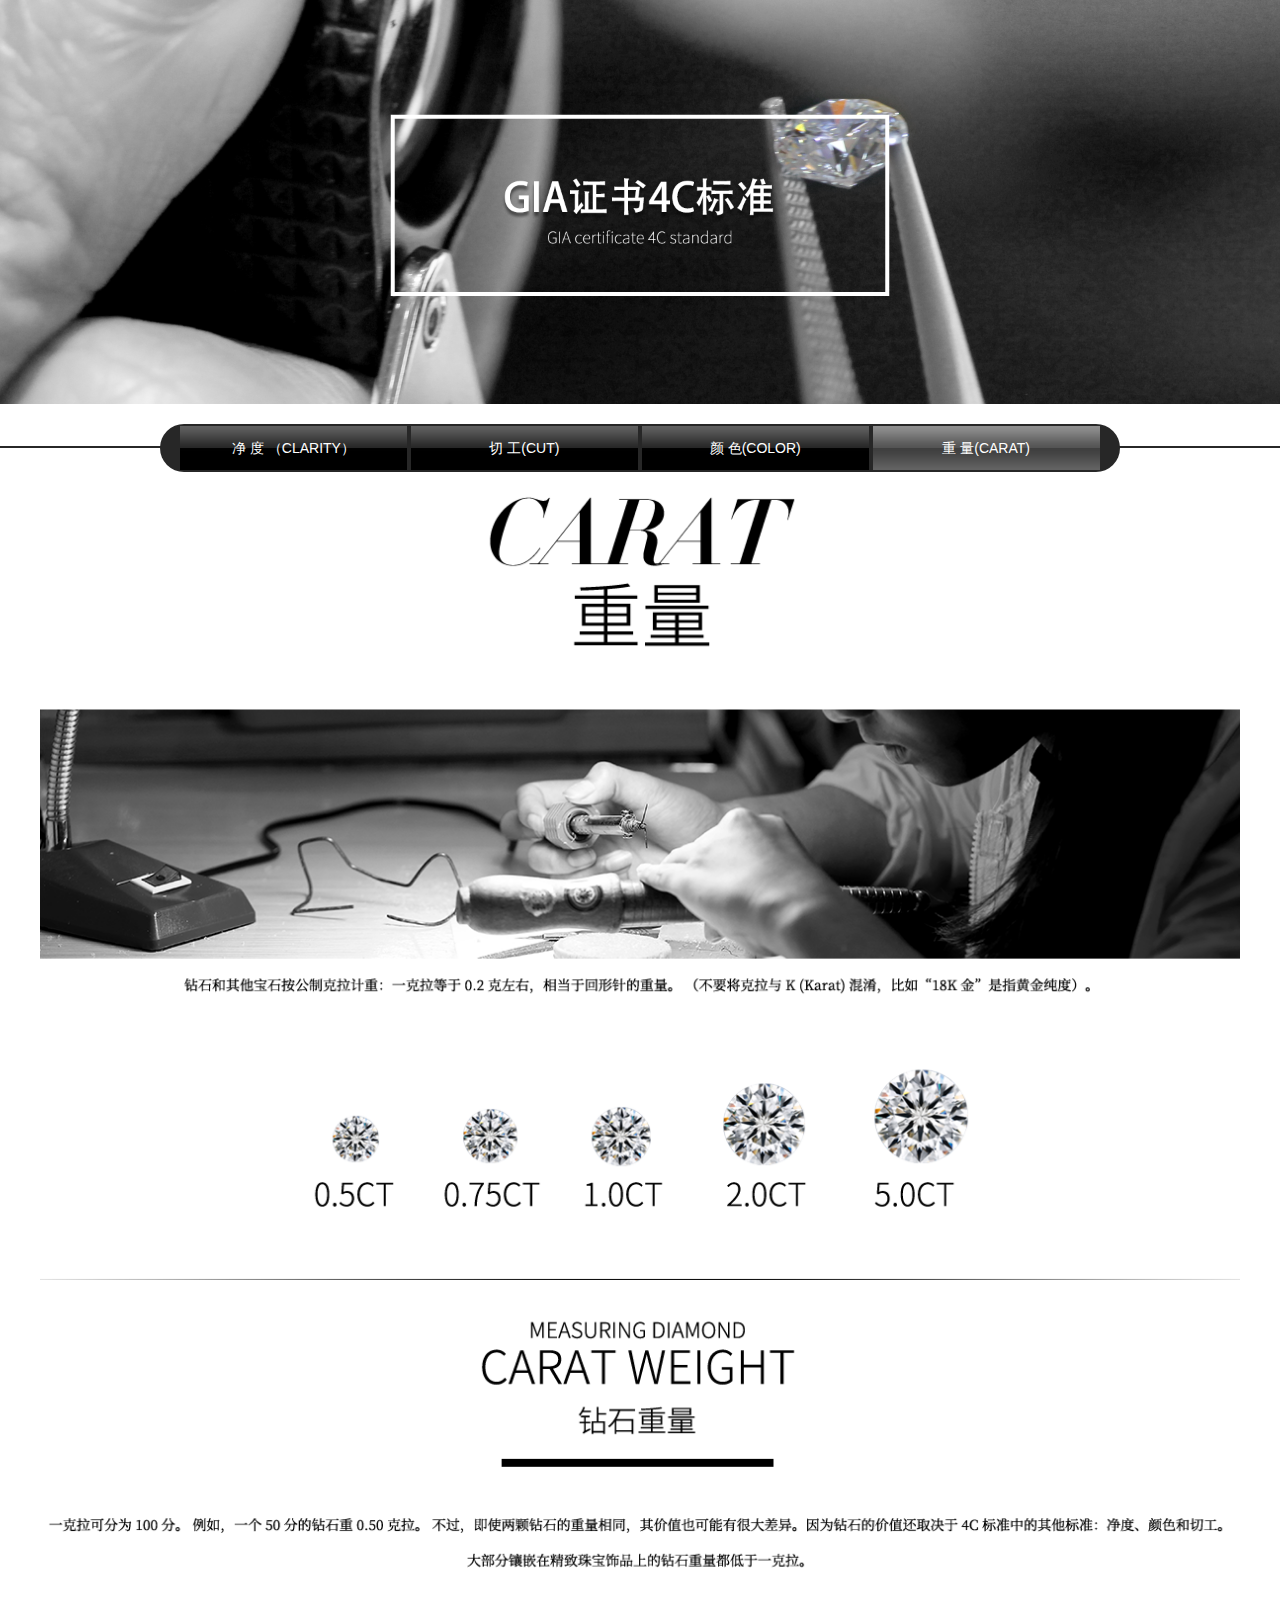
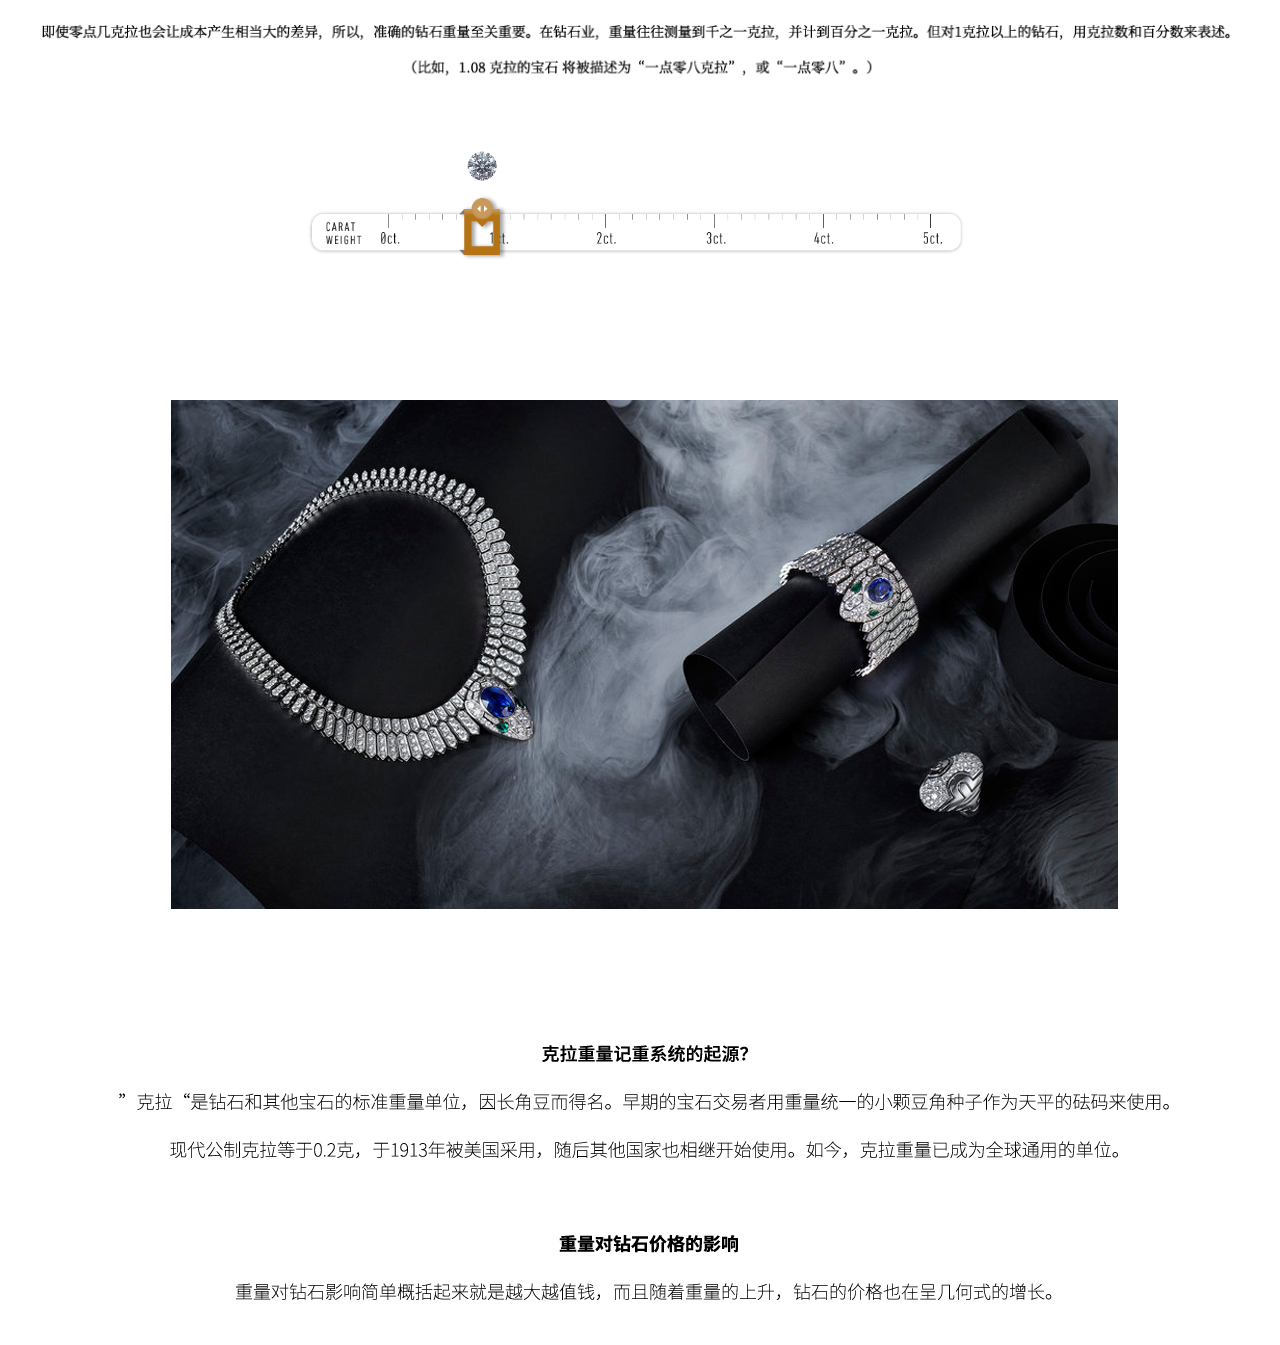
==== tpls/carat.html @ 09693c5c "特效开发" ====
<!doctype html>
<html lang="en">
<head>
  <meta charset="utf-8">
  <title>GIA - Clarity Tool</title>
  <link rel="stylesheet" href="../css/jquery-ui.min.css">
  <script src="../js/jquery.min.js"></script>
  <script src="../js/jquery-ui.min.js"></script>
  <script src="../js/jquery.ui.touch-punch.min.js"></script>
  <!-- jQuery Slider resources -->
  <script src="../js/jquery.bxslider.min.js"></script>
  <!-- bxSlider CSS file -->
  <link href="../css/jquery.bxslider.css" rel="stylesheet" />
  
  <link rel="stylesheet" href="../css/style.css">
  <link rel="stylesheet" href="../css/carat.css">
  <script src="../js/GIA_4Cs_Carat.js"></script>
  <script>
  $(function(){
    // Create a connection to the XML file.
    $(".gia_carat_tool").drawGIACaratTool({
      noWatermark : false,
      language : 'en'
    });
  });
  </script>
  
</head>
<body>
  <div class="banner">
    <img src="../images/clarity.png" alt="" /></div>
  <div class="nav">
    <div class="wrapper">
      <ul>
        <li><a href="index.html">净  度 （CLARITY）</a></li>
        <li><a href="cut.html">切    工(CUT)</a></li>
        <li><a href="color.html">颜    色(COLOR) </a></li>
        <li class="active"><a href="javascript: void(0);">重    量(CARAT)</a></li>
      </ul>
    </div>
  </div>
  <div class="box">
    <div class="wrapper">
      <div class="c-img">
        <img src="../images/carat-1.png"  alt="" class="img" />
      </div>
      <div class="carat">
        <div class="gia_carat_tool"></div>
      </div>
      <div class="c-img">
        <img src="../images/carat-2.png">
      </div>
    </div>
  </div>
</body>
</html>
---- css/style.css ----
body {
      color: #000;
      font-size: 14px;
      background: #fff;
      font-family: "Helvetica","Arial",sans-serif;
    }
    * {
      padding: 0;
      margin: 0;
      list-style: none;
    }
.wrapper {
  width: 1200px;
  margin: 0 auto;
}
.banner {
  position: relative;
  min-width: 1200px;
  margin: 0 auto;
}
.banner img {
  display: block;
  width: 100%;
}
.nav {
  position: relative;
  height: 46px;
  line-height: 46px;
}
.nav:before {
  content: '';
  display: block;
  width: 100%;
  height: 2px;
  position: absolute;
  top: 50%;
  left: 0;
  background: #272727;
  margin-top: -1px;
}
.nav .wrapper ul {
  width: 920px;
  margin: 0 auto;
  background: #272727;
  border-radius: 40px;
  margin: 20px auto;
  padding: 1px 20px;
}
.nav .wrapper ul li{
  display: inline-block;
  width: 227px;
  text-align: center;
  color: #fff;
  position: relative;
  z-index: 2;
  background: url(../images/item.png);
  line-height: 44px;
  cursor: pointer;
}
.nav .wrapper ul li a {
  color: #fff;
}
.nav .wrapper ul li:hover, .nav .wrapper ul li.active {
  background: url(../images/item-active.png);
}
.center {
  text-align: center;
}
.img {
  display: block;
  width: 100%;
}
.c-top {
  padding-top: 60px;
  padding-bottom: 40px;
  border-bottom: 13px solid #eaeaea;
}
.c1 {
  padding: 70px 0;
}
.c2 {
  padding: 20px 0;
}
.c2-l {
  float: left;
  width: 45%;
   height: 600px;
}
.c2-r {
  float: right;
  width: 52%;
  height: 600px;
}
.c2-item {
  padding: 20px 0;
  line-height: 30px;
}
.c2-item h2 {
  font-size: 18px;
}
.c2-r-t {
  margin-top: 20px;
}
.c2-r-t ul{
  background: #e1e0e0;
  height: 16px;
  padding: 7px 0;
}
.c2-r-t li{
  position: relative;
  display: inline-block;
  line-height: 16px;
  width: 99px;
  text-align: center;
  border-right: 1px solid #000;
  font-weight: bold;
}
.c2-r-t li.acitve {
  color: #223dc0;
}
.c2-r-t li:last-child {
  border: none;
}
a {
  text-decoration: none;
}
.c-img {
  text-align: center;
  margin: 20px auto; 
}
---- css/carat.css ----
/*  @font-face {
    font-family: DIN;
    src: url(../other/DINNextLTPro-LightCondensed.otf);
  }*/
  body {
    font-family: Arial, Serif;
  }
div#weightWrapper {
    height: 240px;
    overflow: hidden;
    width: 675px;
    margin: 0 auto;
}
  div.caratScale {
    background-repeat: no-repeat;
    background-size: 666px auto;
    height: 80px;
    position: absolute;
    top: 67px;
    width: 675px;
  }
  .en_tool div.caratScale {
    background-image: url("../images/4Cs-Carat-EN.png");
  }
  .cn_tool div.caratScale {
    background-image: url("../images/4Cs-Carat-CN.png");
  }
  .ja_tool div.caratScale {
    background-image: url("../images/4Cs-Carat-JA.png");
  }
  .ui-widget-content{
    background: none;
    border: 0;
  }
  .ui-state-hover, .ui-widget-content .ui-state-hover, .ui-widget-header .ui-state-hover, .ui-state-focus, .ui-widget-content .ui-state-focus, .ui-widget-header .ui-state-focus,
  .ui-state-default, .ui-widget-content .ui-state-default, .ui-widget-header .ui-state-default {
    background: url("../images/4Cs-Carat-SLIDER.png") no-repeat scroll 0 0 / 55px auto rgba(0, 0, 0, 0);
    border: 0 none;
    height: 90px;
    width: 55px;
    outline: 0;
  }
  .ui-slider-horizontal .ui-slider-handle{
    margin-left: -25px;
    top: -17px;
  }
  .ui-slider-horizontal .ui-slider-handle {
    /*top: -1em;*/
  }
  div.carat-tool {
    width: 100%;
    position: relative;
  }
 
  div#slider-range{
    height: 50px;
    margin: 0 auto;
    position: relative;
    top: 85px;
    width: 543px;
    left: 18px;
  }
  div.target, div.target_2 {
    height: 70px;
    margin-left: -34px;
    position: absolute;
    top: -100px;
    width: 70px;
    background: url('../images/clarity_holder.png') center bottom no-repeat;
    background-size: 80px;
  }  
/*  div.target_2 {
    display: none;
    height: 100px;
    margin-left: 3.7%;
    position: absolute;
    top: 0px;
    width: 100px;
    background: url('../images/clarity_holder.png') center bottom no-repeat;
    background-size: 80px;
  }*/
  img#image {
    position: relative;
    /*top: 0;bottom: 0;left: 0;right: 0;*/
    /*margin:auto;*/
  }
  span#ref {
      color: #999999;
      font-family: Arial,serif;
      font-size: 12px;
      left: 150px;
      position: absolute;
      text-align: center;
      top: 85px;
  }
  .ja_tool span#ref {
    font-size: 11px;
    left: 120px;
  }
  .cn_tool span#ref {
    left: 185px;
  }
  div#toolTitle:after {
    background: linear-gradient(to right, rgba(0, 0, 0, 0) 0%, rgba(204, 204, 204, 1) 50%, rgba(0, 0, 0, 0) 100%) repeat scroll 0 0 rgba(0, 0, 0, 0);
    content: "";
    display: block;
    height: 1px;
    margin-bottom: 0;
    margin-top: 10px;
  }
  div#toolTitle {
    /*width: 675px;*/
  }
  div#toolTitle div:nth-child(1){
    font-size: 16px;
    text-align: center;
  }
  .ja_tool div#toolTitle div:nth-child(1){
    font-size: 13px;
  }
  div#toolTitle div:nth-child(2){
    font-size: 35px;
    text-align: center;
  }
  .ja_tool div#toolTitle div:nth-child(2){
    font-size: 26px;
  }
  
  #infoBtn {
  	height: 60px;
  	width: 100%;
  }  
  #toolInfo {
    color: #cc9933;
    font-size: 16px;
    float: left;
    padding-top: 5px;
    width: 200px;
  }
  button#btn {
    background-color: white;
    border: 0 solid;
    border-radius: 10px;
    box-shadow: 0 0 7px 0 #999;
    color: #999;
    cursor: pointer;
    float: right;
    font-family: Arial,serif;
    font-size: 15px;
    margin-top: -26px;
    padding: 10px;
    width: 165px;
    margin-right: 5px;
  }
  .ja_tool button#btn {
    font-size: 11px;
  }
#resetbtn {
  display: none;
}
.GIACourtesy {
    font-size: 12px;
    left: 43%;
    position: absolute;
    top: 192px;
}
.ja_tool .GIACourtesy {
  left: 46%;
}
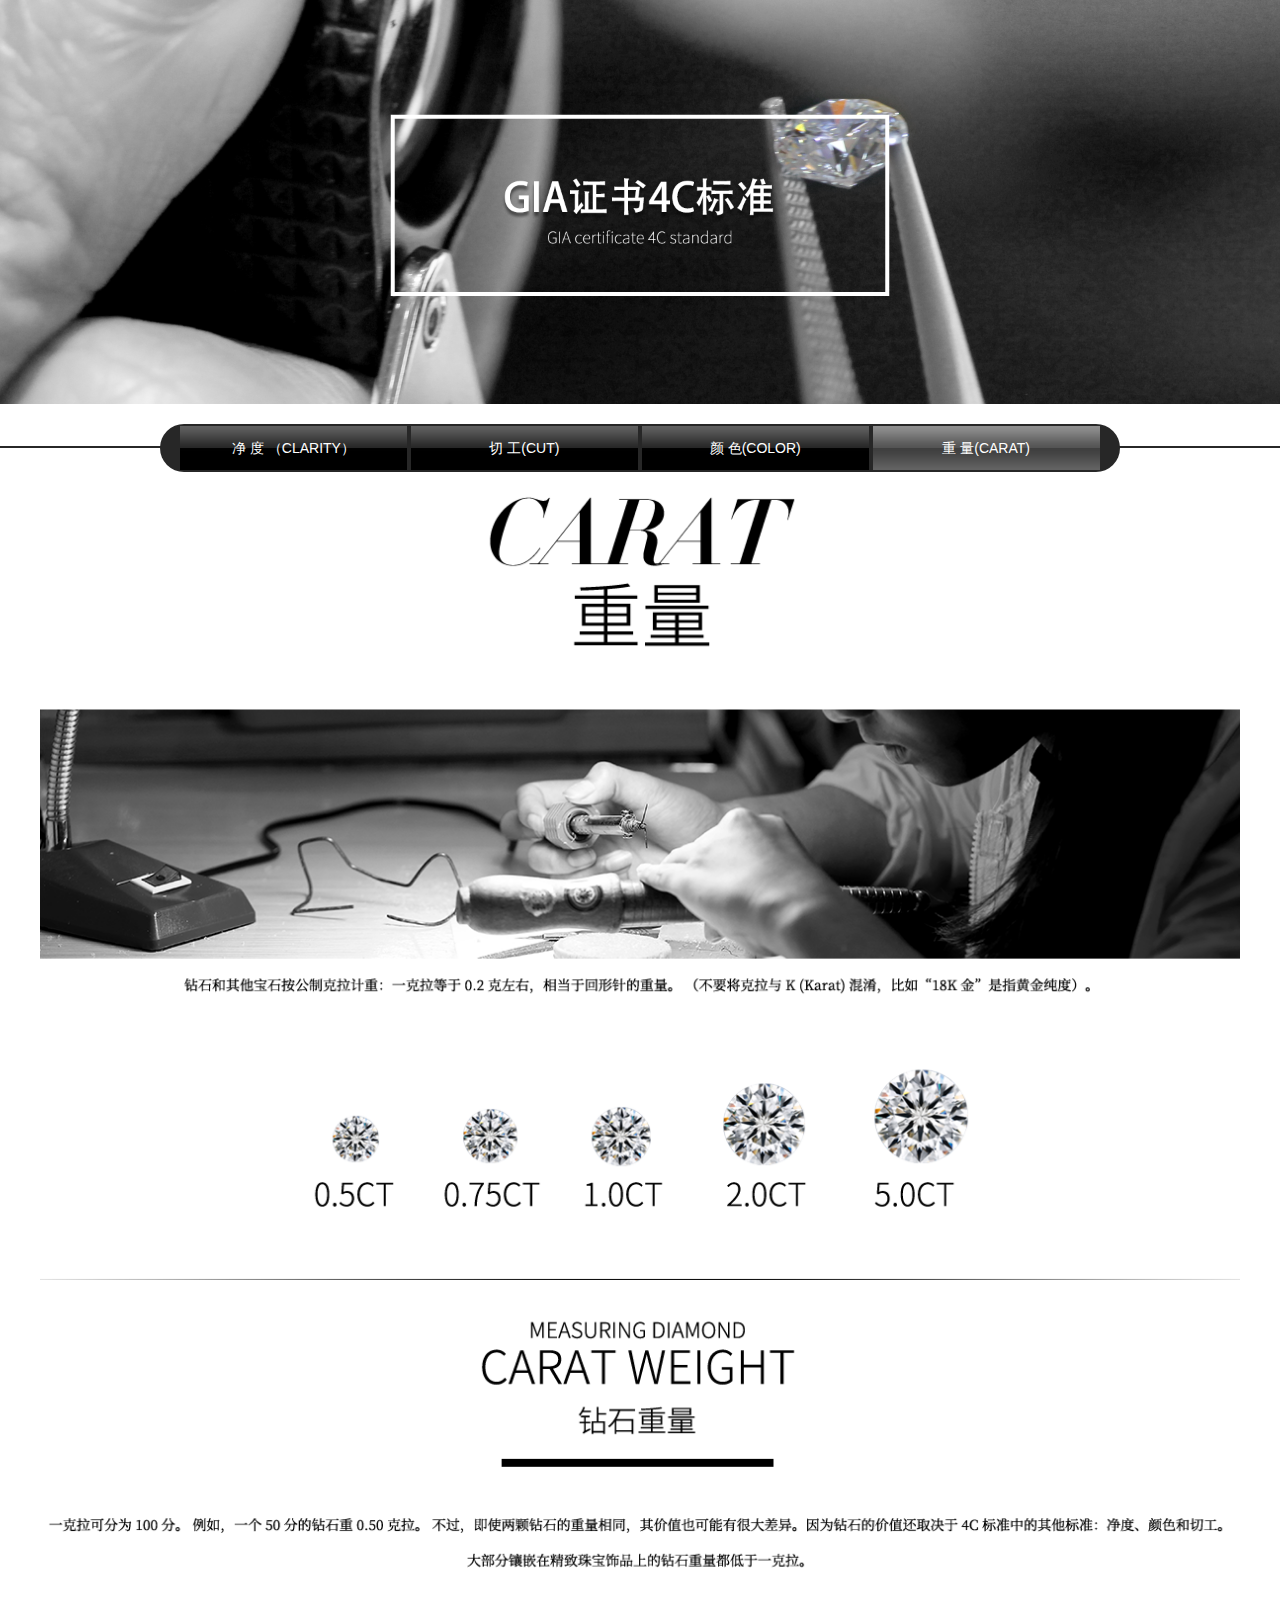
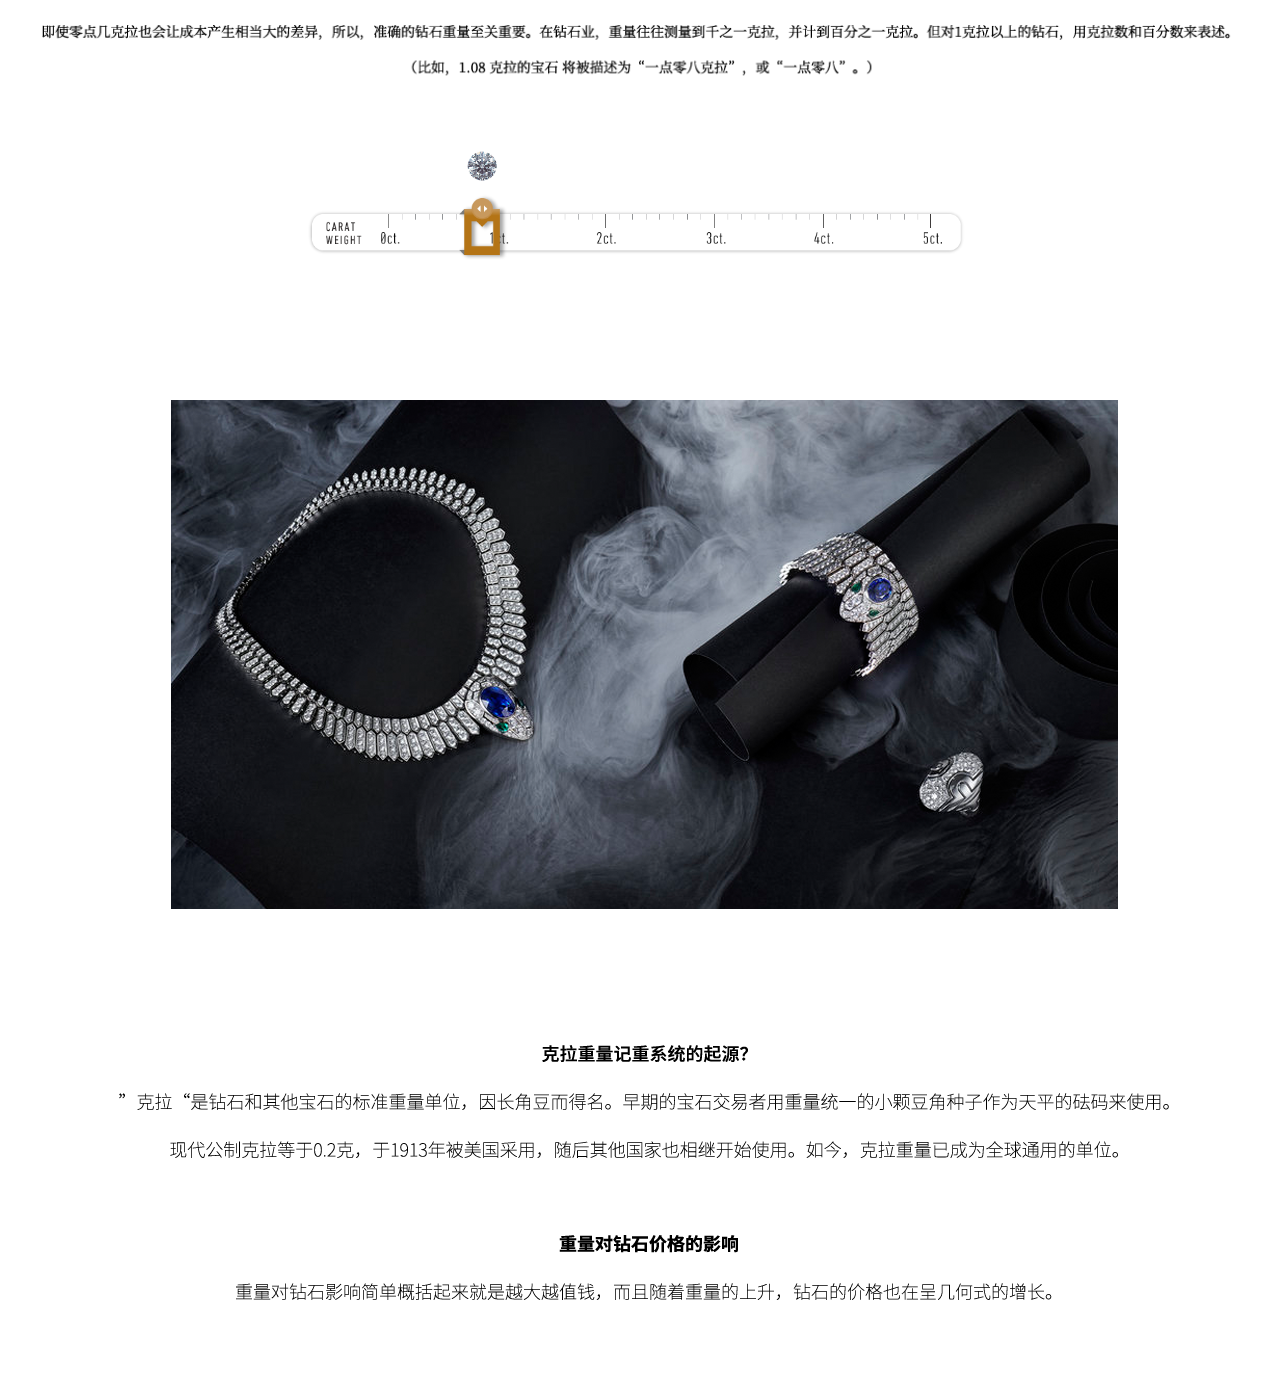
==== commit fd194bed: "基本完成" ====
--- a/tpls/carat.html
+++ b/tpls/carat.html
@@ -2,7 +2,7 @@
 <html lang="en">
 <head>
   <meta charset="utf-8">
-  <title>GIA - Clarity Tool</title>
+  <title>GIA - Carat Tool</title>
   <link rel="stylesheet" href="../css/jquery-ui.min.css">
   <script src="../js/jquery.min.js"></script>
   <script src="../js/jquery-ui.min.js"></script>
--- a/css/style.css
+++ b/css/style.css
@@ -3,6 +3,7 @@
       font-size: 14px;
       background: #fff;
       font-family: "Helvetica","Arial",sans-serif;
+      padding-bottom: 40px;
     }
     * {
       padding: 0;
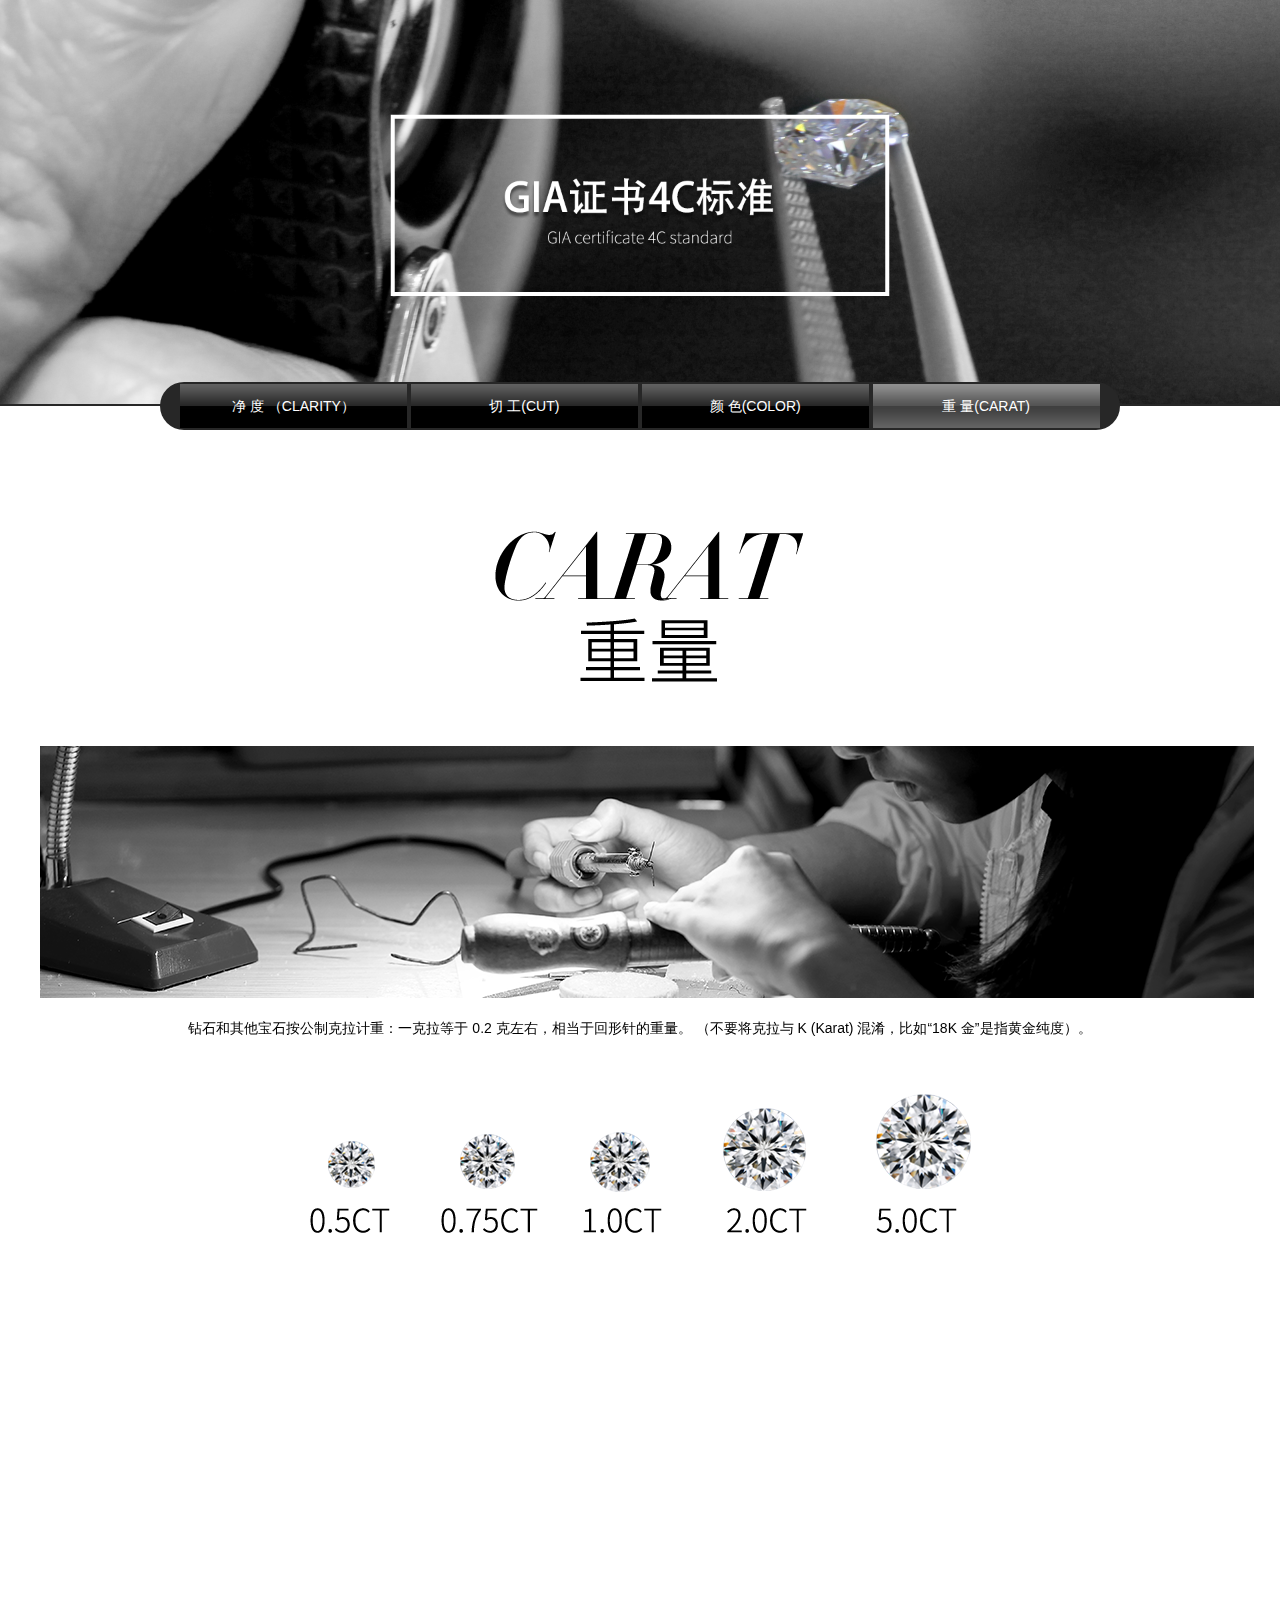
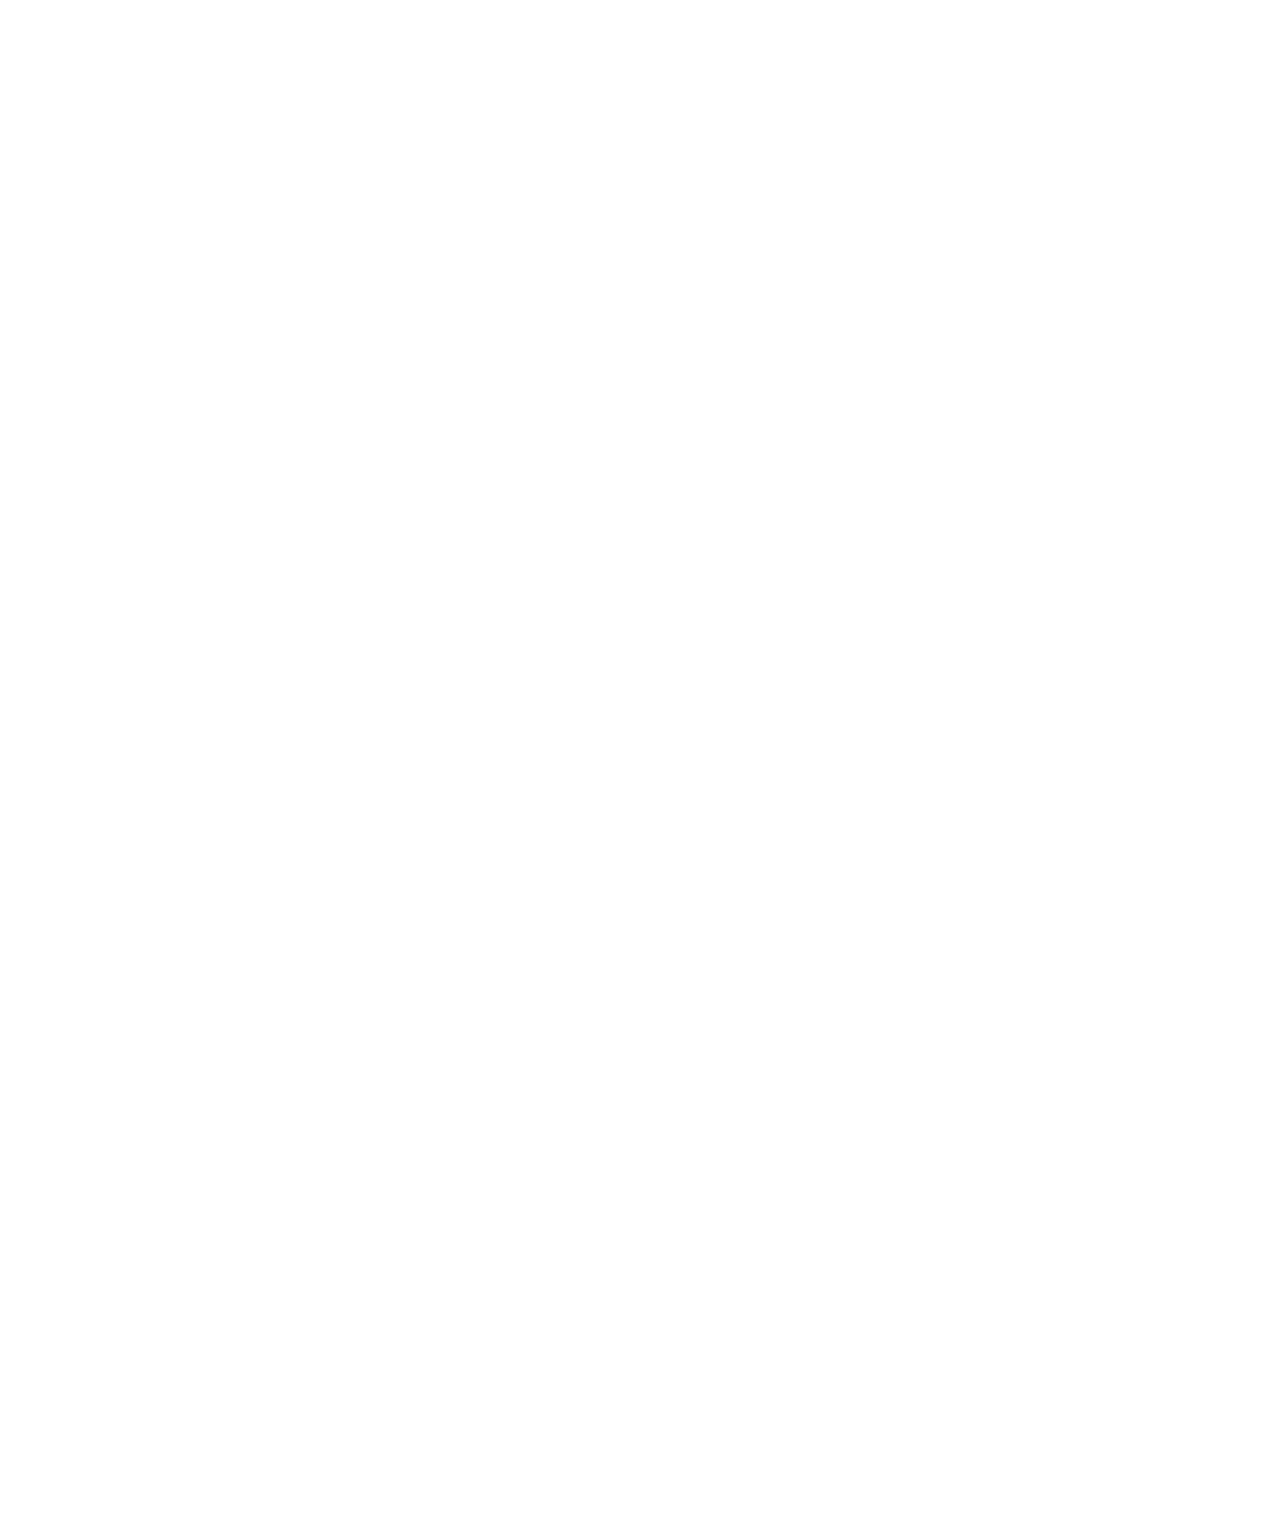
==== commit ee8708e1: "优化" ====
--- a/tpls/carat.html
+++ b/tpls/carat.html
@@ -15,6 +15,7 @@
   <link rel="stylesheet" href="../css/style.css">
   <link rel="stylesheet" href="../css/carat.css">
   <script src="../js/GIA_4Cs_Carat.js"></script>
+  <script src="../js/scrollReveal.min.js"></script>
   <script>
   $(function(){
     // Create a connection to the XML file.
@@ -22,6 +23,7 @@
       noWatermark : false,
       language : 'en'
     });
+    window.scrollReveal = new scrollReveal({ reset: true, move: '50px' });
   });
   </script>
   
@@ -41,14 +43,32 @@
   </div>
   <div class="box">
     <div class="wrapper">
-      <div class="c-img">
-        <img src="../images/carat-1.png"  alt="" class="img" />
+      <div class="carat-1 center" data-scroll-reveal="enter from the top over 1.5s">
+        <p><img src="../images/carat-1.png" height="495" width="1214" alt="" /></p>
+        <p>钻石和其他宝石按公制克拉计重：一克拉等于 0.2 克左右，相当于回形针的重量。 （不要将克拉与 K (Karat) 混淆，比如“18K 金”是指黄金纯度）。</p>
+        <p class="carat-1-img"><img src="../images/carat-2.png"></p>
       </div>
-      <div class="carat">
+      <div class="carat-2 center" data-scroll-reveal="enter from the top over 1.5s">
+        <p><img src="../images/carat-3.png" height="157" width="334" alt="" /></p>
+        <p>一克拉可分为 100 分。 例如，一个 50 分的钻石重 0.50 克拉。 不过，即使两颗钻石的重量相同，其价值也可能有很大差异。因为钻石的价值还取决于 4C 标准中的其他标准：净度、颜色和切工。
+大部分镶嵌在精致珠宝饰品上的钻石重量都低于一克拉。</p>
+        <p>即使零点几克拉也会让成本产生相当大的差异，所以，准确的钻石重量至关重要。在钻石业，重量往往测量到千之一克拉，并计到百分之一克拉。但对1克拉以上的钻石，用克拉数和百分数来表述。
+ （比如，1.08 克拉的宝石 将被描述为“一点零八克拉”，或“一点零八”。）</p>
+      </div>
+      <div class="carat" data-scroll-reveal="enter from the top over 1.5s">
         <div class="gia_carat_tool"></div>
       </div>
-      <div class="c-img">
-        <img src="../images/carat-2.png">
+      <div class="cut-3 center" data-scroll-reveal="enter from the top over 1.5s">
+        <div class="cut-3-img"><img src="../images/carat-4.png" height="635" width="951" alt="" /></div>
+        <div class="cut-3-box">
+          <p><strong>克拉重量记重系统的起源？</strong></p>
+          <p>”克拉“是钻石和其他宝石的标准重量单位，因长角豆而得名。早期的宝石交易者用重量统一的小颗豆角种子作为天平的砝码来使用。
+现代公制克拉等于0.2克，于1913年被美国采用，随后其他国家也相继开始使用。如今，克拉重量已成为全球通用的单位。</p>
+        </div>
+        <div class="cut-3-box">
+          <p><strong>重量对钻石价格的影响</strong></p>
+          <p>重量对钻石影响简单概括起来就是越大越值钱，而且随着重量的上升，钻石的价格也在呈几何式的增长。</p>
+        </div>
       </div>
     </div>
   </div>
--- a/css/style.css
+++ b/css/style.css
@@ -27,6 +27,7 @@
   position: relative;
   height: 46px;
   line-height: 46px;
+  margin-top: -42px;
 }
 .nav:before {
   content: '';
@@ -59,6 +60,7 @@
   cursor: pointer;
 }
 .nav .wrapper ul li a {
+  display: block;
   color: #fff;
 }
 .nav .wrapper ul li:hover, .nav .wrapper ul li.active {
@@ -128,4 +130,15 @@
 .c-img {
   text-align: center;
   margin: 20px auto; 
+}
+.rel {
+  position: relative;
+}
+.clarity-txt {
+  position: absolute;
+  left: 0;
+  bottom: 170px;
+  width: 416px;
+  font-size: 14px;
+  line-height: 36px;
 }--- a/css/carat.css
+++ b/css/carat.css
@@ -5,6 +5,7 @@
   }*/
   body {
     font-family: Arial, Serif;
+    line-height: 30px;
   }
 div#weightWrapper {
     height: 240px;
@@ -168,3 +169,28 @@
 .ja_tool .GIACourtesy {
   left: 46%;
 }
+.carat-1 {
+  padding-top: 80px;
+}
+.carat-1-img {
+  margin: 40px 0;
+}
+.carat-2 {
+  padding-top: 30px;
+  background: url(../images/cut-5.png) no-repeat;
+}
+.carat-2 p {
+  margin-bottom: 40px;
+}
+.cut-3-box {
+  margin-bottom: 80px;
+  font-size: 18px;
+  line-height: 50px;
+  color: #33;
+}
+.cut-3-box strong {
+  color: #000;
+}
+.carat {
+  padding-top: 50px;
+}